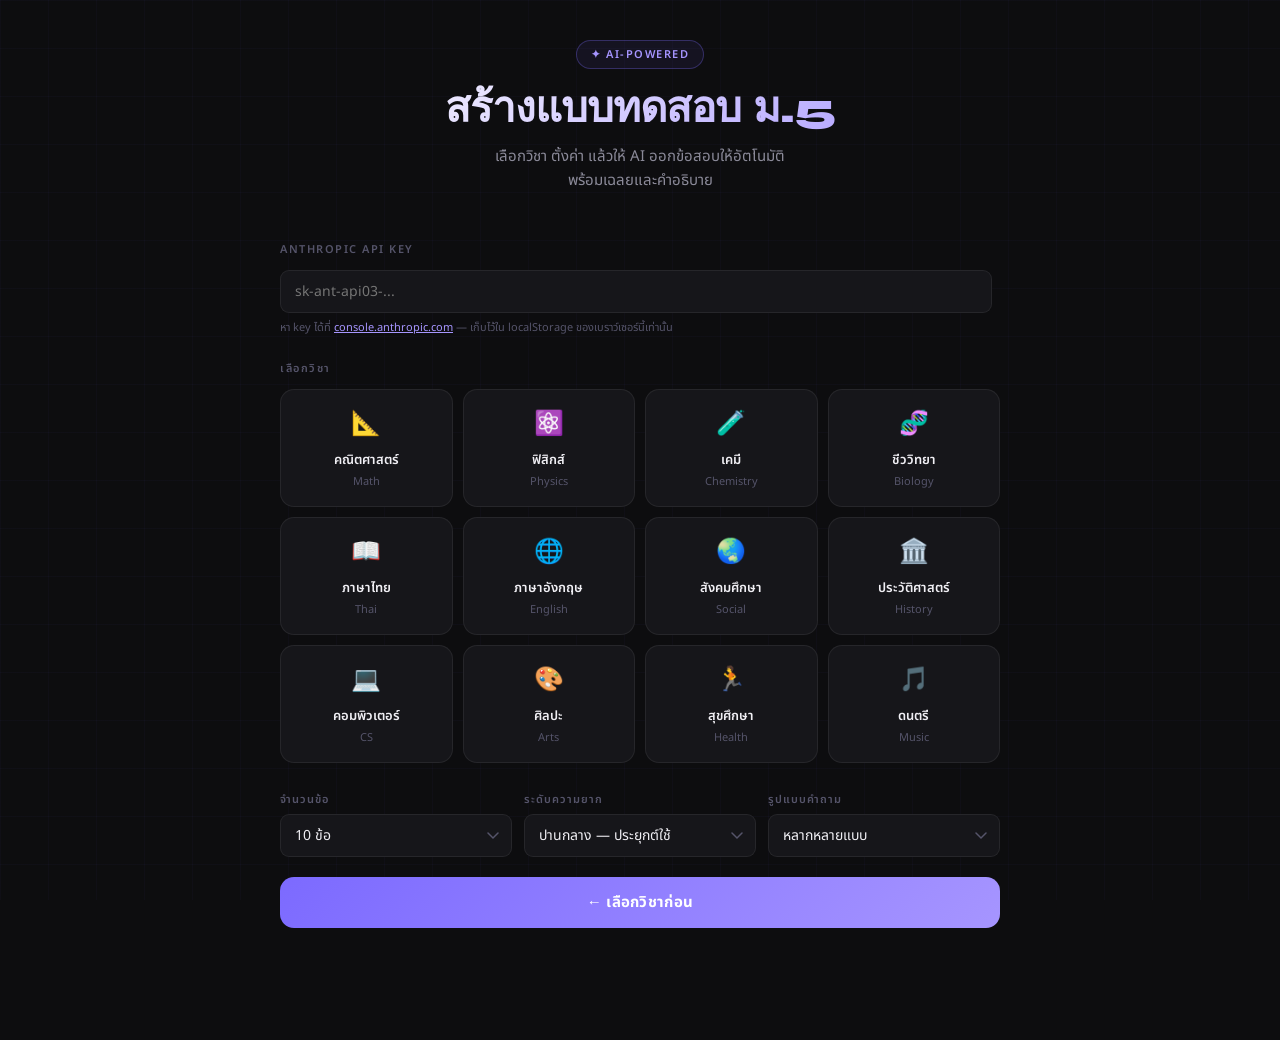
==== Exam-Maker.html @ 548b4690 "Add files via upload" ====
<!DOCTYPE html>
<html lang="th">
<head>
  <meta charset="UTF-8">
  <meta name="viewport" content="width=device-width, initial-scale=1.0">
  <title>AI สร้างแบบทดสอบ ม.5</title>
  <link rel="preconnect" href="https://fonts.googleapis.com">
  <link href="https://fonts.googleapis.com/css2?family=Noto+Sans+Thai:wght@300;400;500;600;700&family=Syne:wght@700;800&display=swap" rel="stylesheet">

  <style>
    :root {
      --bg: #0d0d0f;
      --surface: #16161a;
      --surface2: #1e1e24;
      --border: rgba(255,255,255,0.07);
      --border2: rgba(255,255,255,0.13);
      --text: #f0eff4;
      --text2: #8b8a99;
      --text3: #55546a;
      --accent: #7c6aff;
      --accent2: #a695ff;
      --accent-glow: rgba(124,106,255,0.18);
      --green: #22c55e;
      --green-bg: rgba(34,197,94,0.1);
      --red: #ef4444;
      --red-bg: rgba(239,68,68,0.1);
      --radius: 14px;
      --radius-sm: 9px;
    }

    * { box-sizing: border-box; margin: 0; padding: 0; }

    body {
      font-family: 'Noto Sans Thai', sans-serif;
      background: var(--bg);
      color: var(--text);
      min-height: 100vh;
      overflow-x: hidden;
    }

    body::before {
      content: '';
      position: fixed;
      inset: 0;
      background-image:
        linear-gradient(rgba(124,106,255,0.03) 1px, transparent 1px),
        linear-gradient(90deg, rgba(124,106,255,0.03) 1px, transparent 1px);
      background-size: 48px 48px;
      pointer-events: none;
      z-index: 0;
    }

    .page {
      position: relative;
      z-index: 1;
      max-width: 760px;
      margin: 0 auto;
      padding: 2.5rem 1.25rem 5rem;
    }

    /* ── Header ── */
    .header {
      text-align: center;
      margin-bottom: 3rem;
      animation: fadeUp 0.5s ease both;
    }

    .badge {
      display: inline-block;
      font-size: 11px;
      font-weight: 600;
      letter-spacing: 1.5px;
      text-transform: uppercase;
      color: var(--accent2);
      border: 1px solid rgba(124,106,255,0.3);
      background: rgba(124,106,255,0.08);
      padding: 5px 14px;
      border-radius: 100px;
      margin-bottom: 1rem;
    }

    .header h1 {
      font-family: 'Syne', sans-serif;
      font-size: clamp(28px, 5vw, 42px);
      font-weight: 800;
      letter-spacing: -1px;
      line-height: 1.15;
      background: linear-gradient(135deg, #fff 0%, var(--accent2) 100%);
      -webkit-background-clip: text;
      -webkit-text-fill-color: transparent;
      background-clip: text;
    }

    .header p {
      margin-top: 0.75rem;
      font-size: 15px;
      color: var(--text2);
      line-height: 1.6;
    }

    /* ── Section Label ── */
    .section-label {
      font-size: 11px;
      font-weight: 600;
      letter-spacing: 1.5px;
      text-transform: uppercase;
      color: var(--text3);
      margin-bottom: 0.75rem;
    }

    /* ── Subject Grid ── */
    .subject-grid {
      display: grid;
      grid-template-columns: repeat(4, 1fr);
      gap: 10px;
      margin-bottom: 1.75rem;
      animation: fadeUp 0.5s 0.1s ease both;
    }

    .subj-btn {
      background: var(--surface);
      border: 1px solid var(--border);
      border-radius: var(--radius);
      padding: 16px 10px;
      cursor: pointer;
      transition: all 0.2s;
      text-align: center;
      font-family: 'Noto Sans Thai', sans-serif;
      position: relative;
      overflow: hidden;
    }

    .subj-btn::after {
      content: '';
      position: absolute;
      inset: 0;
      background: var(--accent-glow);
      opacity: 0;
      transition: opacity 0.2s;
    }

    .subj-btn:hover { border-color: var(--border2); transform: translateY(-2px); }
    .subj-btn:hover::after { opacity: 1; }

    .subj-btn.active {
      border-color: var(--accent);
      background: rgba(124,106,255,0.12);
      box-shadow: 0 0 0 1px var(--accent), 0 0 20px rgba(124,106,255,0.15);
    }

    .subj-icon { font-size: 24px; display: block; margin-bottom: 8px; }
    .subj-name { font-size: 13px; font-weight: 600; color: var(--text); display: block; }
    .subj-en { font-size: 11px; color: var(--text3); margin-top: 3px; display: block; }

    /* ── Config ── */
    .config-row {
      display: flex;
      gap: 12px;
      margin-bottom: 1.25rem;
      flex-wrap: wrap;
      animation: fadeUp 0.5s 0.15s ease both;
    }

    .config-group {
      display: flex;
      flex-direction: column;
      gap: 6px;
      flex: 1;
      min-width: 140px;
    }

    .config-group label {
      font-size: 11px;
      font-weight: 600;
      letter-spacing: 1px;
      text-transform: uppercase;
      color: var(--text3);
    }

    select {
      font-family: 'Noto Sans Thai', sans-serif;
      font-size: 14px;
      padding: 10px 14px;
      border: 1px solid var(--border);
      border-radius: var(--radius-sm);
      background: var(--surface);
      color: var(--text);
      cursor: pointer;
      outline: none;
      transition: border-color 0.2s;
      appearance: none;
      background-image: url("data:image/svg+xml,%3Csvg xmlns='http://www.w3.org/2000/svg' width='12' height='8' viewBox='0 0 12 8'%3E%3Cpath d='M1 1l5 5 5-5' stroke='%2355546a' stroke-width='1.5' fill='none' stroke-linecap='round'/%3E%3C/svg%3E");
      background-repeat: no-repeat;
      background-position: right 12px center;
      padding-right: 36px;
    }

    select:focus { border-color: var(--accent); }

    /* ── Generate Button ── */
    .gen-btn {
      font-family: 'Noto Sans Thai', sans-serif;
      font-size: 15px;
      font-weight: 700;
      padding: 14px 24px;
      border: none;
      border-radius: var(--radius);
      background: linear-gradient(135deg, #7c6aff, #a695ff);
      color: #fff;
      cursor: pointer;
      transition: all 0.2s;
      width: 100%;
      letter-spacing: 0.3px;
      position: relative;
      overflow: hidden;
      animation: fadeUp 0.5s 0.2s ease both;
    }

    .gen-btn::before {
      content: '';
      position: absolute;
      inset: 0;
      background: linear-gradient(135deg, #9e90ff, #c0b2ff);
      opacity: 0;
      transition: opacity 0.2s;
    }

    .gen-btn:hover:not(:disabled)::before { opacity: 1; }
    .gen-btn:hover:not(:disabled) { transform: translateY(-1px); box-shadow: 0 8px 24px rgba(124,106,255,0.35); }
    .gen-btn:active:not(:disabled) { transform: translateY(0); }
    .gen-btn:disabled { opacity: 0.4; cursor: not-allowed; }
    .gen-btn span { position: relative; z-index: 1; }

    /* ── Quiz Area ── */
    .quiz-area { margin-top: 2rem; }

    /* ── Score Bar ── */
    .score-bar {
      background: var(--surface);
      border: 1px solid var(--border);
      border-radius: var(--radius);
      padding: 1rem 1.25rem;
      margin-bottom: 1.25rem;
      display: flex;
      align-items: center;
      justify-content: space-between;
      flex-wrap: wrap;
      gap: 12px;
      animation: fadeUp 0.35s ease both;
    }

    .score-subject { font-size: 12px; color: var(--text3); font-weight: 500; letter-spacing: 0.5px; margin-bottom: 4px; }
    .score-nums { font-size: 22px; font-weight: 700; color: var(--text); }
    .score-nums span { color: var(--accent2); }

    .progress-wrap {
      flex: 1;
      min-width: 140px;
      height: 4px;
      background: var(--border);
      border-radius: 100px;
      overflow: hidden;
    }

    .progress-bar {
      height: 100%;
      background: linear-gradient(90deg, #7c6aff, #a695ff);
      border-radius: 100px;
      transition: width 0.4s ease;
      width: 0%;
    }

    .retry-btn {
      font-family: 'Noto Sans Thai', sans-serif;
      font-size: 13px;
      font-weight: 600;
      padding: 8px 16px;
      border: 1px solid var(--border2);
      border-radius: var(--radius-sm);
      background: transparent;
      color: var(--text2);
      cursor: pointer;
      transition: all 0.2s;
    }

    .retry-btn:hover { border-color: var(--accent); color: var(--accent2); }

    /* ── Loading ── */
    .loading-msg {
      text-align: center;
      padding: 3rem 2rem;
      color: var(--text2);
      font-size: 15px;
    }

    .loader { display: inline-flex; align-items: center; gap: 10px; }
    .dots { display: flex; gap: 5px; }

    .dots span {
      width: 7px;
      height: 7px;
      background: var(--accent);
      border-radius: 50%;
      animation: bounce 1.2s ease infinite;
    }

    .dots span:nth-child(2) { animation-delay: 0.2s; }
    .dots span:nth-child(3) { animation-delay: 0.4s; }

    /* ── Question Card ── */
    .q-card {
      background: var(--surface);
      border: 1px solid var(--border);
      border-radius: var(--radius);
      padding: 1.25rem 1.5rem;
      margin-bottom: 1rem;
      animation: fadeUp 0.35s ease both;
    }

    .q-header { display: flex; align-items: center; gap: 10px; margin-bottom: 12px; }

    .q-num-badge {
      font-size: 11px;
      font-weight: 700;
      letter-spacing: 0.5px;
      color: var(--accent2);
      background: rgba(124,106,255,0.12);
      border: 1px solid rgba(124,106,255,0.2);
      padding: 3px 10px;
      border-radius: 100px;
      white-space: nowrap;
    }

    .q-text {
      font-size: 16px;
      font-weight: 500;
      color: var(--text);
      line-height: 1.65;
      margin-bottom: 1rem;
    }

    .choices { display: flex; flex-direction: column; gap: 8px; }

    .choice {
      padding: 11px 15px;
      border: 1px solid var(--border);
      border-radius: var(--radius-sm);
      font-size: 14px;
      color: var(--text2);
      cursor: pointer;
      transition: all 0.18s;
      background: var(--surface2);
      text-align: left;
      font-family: 'Noto Sans Thai', sans-serif;
      line-height: 1.55;
    }

    .choice:hover:not(:disabled) { border-color: var(--border2); color: var(--text); background: rgba(255,255,255,0.04); }
    .choice.correct { background: var(--green-bg); border-color: rgba(34,197,94,0.4); color: var(--green); }
    .choice.wrong { background: var(--red-bg); border-color: rgba(239,68,68,0.4); color: var(--red); }
    .choice.show-correct { background: var(--green-bg); border-color: rgba(34,197,94,0.3); color: var(--green); opacity: 0.7; }
    .choice:disabled { cursor: default; }

    .explain {
      margin-top: 12px;
      padding: 11px 14px;
      background: rgba(124,106,255,0.07);
      border: 1px solid rgba(124,106,255,0.15);
      border-radius: var(--radius-sm);
      font-size: 13px;
      color: var(--text2);
      line-height: 1.65;
      display: none;
    }

    .explain-icon { color: var(--accent2); font-weight: 600; }

    /* ── Result Banner ── */
    .result-banner {
      background: var(--surface);
      border: 1px solid var(--border);
      border-radius: var(--radius);
      padding: 2rem;
      text-align: center;
      margin-bottom: 1rem;
      animation: fadeUp 0.4s ease both;
    }

    .result-emoji { font-size: 48px; display: block; margin-bottom: 1rem; }
    .result-title { font-family: 'Syne', sans-serif; font-size: 22px; font-weight: 800; color: var(--text); margin-bottom: 6px; }
    .result-sub { font-size: 14px; color: var(--text2); }

    /* ── Error ── */
    .error-msg { text-align: center; padding: 2rem; color: var(--red); font-size: 14px; }

    /* ── Animations ── */
    @keyframes fadeUp {
      from { opacity: 0; transform: translateY(14px); }
      to   { opacity: 1; transform: translateY(0); }
    }

    @keyframes bounce {
      0%, 80%, 100% { transform: scale(0.6); opacity: 0.4; }
      40%           { transform: scale(1);   opacity: 1; }
    }

    /* ── Responsive ── */
    @media (max-width: 600px) { .subject-grid { grid-template-columns: repeat(3, 1fr); } }
    @media (max-width: 400px) { .subject-grid { grid-template-columns: repeat(2, 1fr); } }
    @media (max-width: 520px) {
      .config-row { flex-direction: column; }
      .score-bar  { flex-direction: column; align-items: flex-start; }
    }
  </style>
</head>
<body>
<div class="page">

  <div class="header">
    <div class="badge">✦ AI-Powered</div>
    <h1>สร้างแบบทดสอบ ม.5</h1>
    <p>เลือกวิชา ตั้งค่า แล้วให้ AI ออกข้อสอบให้อัตโนมัติ<br>พร้อมเฉลยและคำอธิบาย</p>
  </div>

  <!-- API Key Input -->
  <div id="apiKeySection" style="margin-bottom:1.5rem;animation:fadeUp 0.5s ease both">
    <div class="section-label">Anthropic API Key</div>
    <div style="display:flex;gap:8px;align-items:center">
      <input type="password" id="apiKeyInput" placeholder="sk-ant-api03-..." style="
        flex:1; font-family:'Noto Sans Thai',sans-serif; font-size:14px;
        padding:10px 14px; border:1px solid var(--border); border-radius:var(--radius-sm);
        background:var(--surface); color:var(--text); outline:none;
        transition:border-color 0.2s;
      " oninput="saveKey(this.value)" onfocus="this.style.borderColor='var(--accent)'" onblur="this.style.borderColor='var(--border)'">
      <span id="keyStatus" style="font-size:12px;color:var(--text3);white-space:nowrap"></span>
    </div>
    <p style="font-size:11px;color:var(--text3);margin-top:6px">
      หา key ได้ที่ <a href="https://console.anthropic.com" target="_blank" style="color:var(--accent2)">console.anthropic.com</a> — เก็บไว้ใน localStorage ของเบราว์เซอร์นี้เท่านั้น
    </p>
  </div>

  <div class="section-label">เลือกวิชา</div>
  <div class="subject-grid">
    <button class="subj-btn" data-subj="คณิตศาสตร์" data-eng="Mathematics grade 11 Thai high school (trigonometry, vectors, statistics, calculus basics)" onclick="selectSubj(this)">
      <span class="subj-icon">📐</span><span class="subj-name">คณิตศาสตร์</span><span class="subj-en">Math</span>
    </button>
    <button class="subj-btn" data-subj="ฟิสิกส์" data-eng="Physics grade 11 Thai high school (waves, optics, electromagnetism)" onclick="selectSubj(this)">
      <span class="subj-icon">⚛️</span><span class="subj-name">ฟิสิกส์</span><span class="subj-en">Physics</span>
    </button>
    <button class="subj-btn" data-subj="เคมี" data-eng="Chemistry grade 11 Thai high school (organic chemistry, equilibrium, electrochemistry)" onclick="selectSubj(this)">
      <span class="subj-icon">🧪</span><span class="subj-name">เคมี</span><span class="subj-en">Chemistry</span>
    </button>
    <button class="subj-btn" data-subj="ชีววิทยา" data-eng="Biology grade 11 Thai high school (genetics, evolution, ecology, human body)" onclick="selectSubj(this)">
      <span class="subj-icon">🧬</span><span class="subj-name">ชีววิทยา</span><span class="subj-en">Biology</span>
    </button>
    <button class="subj-btn" data-subj="ภาษาไทย" data-eng="Thai language grade 11 (literature, grammar, writing, classic texts)" onclick="selectSubj(this)">
      <span class="subj-icon">📖</span><span class="subj-name">ภาษาไทย</span><span class="subj-en">Thai</span>
    </button>
    <button class="subj-btn" data-subj="ภาษาอังกฤษ" data-eng="English language grade 11 Thai curriculum (reading comprehension, grammar, vocabulary)" onclick="selectSubj(this)">
      <span class="subj-icon">🌐</span><span class="subj-name">ภาษาอังกฤษ</span><span class="subj-en">English</span>
    </button>
    <button class="subj-btn" data-subj="สังคมศึกษา" data-eng="Social studies grade 11 Thai curriculum (civics, economics, world religions, geography)" onclick="selectSubj(this)">
      <span class="subj-icon">🌏</span><span class="subj-name">สังคมศึกษา</span><span class="subj-en">Social</span>
    </button>
    <button class="subj-btn" data-subj="ประวัติศาสตร์" data-eng="Thai and world history grade 11 (modern history, Thai kingdoms, WWII, Cold War)" onclick="selectSubj(this)">
      <span class="subj-icon">🏛️</span><span class="subj-name">ประวัติศาสตร์</span><span class="subj-en">History</span>
    </button>
    <button class="subj-btn" data-subj="คอมพิวเตอร์" data-eng="Computer science grade 11 (algorithms, programming, databases, networks)" onclick="selectSubj(this)">
      <span class="subj-icon">💻</span><span class="subj-name">คอมพิวเตอร์</span><span class="subj-en">CS</span>
    </button>
    <button class="subj-btn" data-subj="ศิลปะ" data-eng="Arts grade 11 Thai curriculum (art history, Thai art, visual arts theory)" onclick="selectSubj(this)">
      <span class="subj-icon">🎨</span><span class="subj-name">ศิลปะ</span><span class="subj-en">Arts</span>
    </button>
    <button class="subj-btn" data-subj="สุขศึกษา" data-eng="Health education grade 11 Thai curriculum (nutrition, exercise science, mental health)" onclick="selectSubj(this)">
      <span class="subj-icon">🏃</span><span class="subj-name">สุขศึกษา</span><span class="subj-en">Health</span>
    </button>
    <button class="subj-btn" data-subj="ดนตรี" data-eng="Music grade 11 Thai curriculum (music theory, Thai music, world music)" onclick="selectSubj(this)">
      <span class="subj-icon">🎵</span><span class="subj-name">ดนตรี</span><span class="subj-en">Music</span>
    </button>
  </div>

  <div class="config-row">
    <div class="config-group">
      <label>จำนวนข้อ</label>
      <select id="qCount">
        <option value="5">5 ข้อ</option>
        <option value="10" selected>10 ข้อ</option>
        <option value="15">15 ข้อ</option>
        <option value="20">20 ข้อ</option>
      </select>
    </div>
    <div class="config-group">
      <label>ระดับความยาก</label>
      <select id="difficulty">
        <option value="easy">ง่าย — ความรู้ทั่วไป</option>
        <option value="medium" selected>ปานกลาง — ประยุกต์ใช้</option>
        <option value="hard">ยาก — วิเคราะห์เชิงลึก</option>
      </select>
    </div>
    <div class="config-group">
      <label>รูปแบบคำถาม</label>
      <select id="qStyle">
        <option value="mixed">หลากหลายแบบ</option>
        <option value="theory">ทฤษฎี/ความรู้</option>
        <option value="application">โจทย์คำนวณ</option>
        <option value="scenario">สถานการณ์</option>
      </select>
    </div>
  </div>

  <button class="gen-btn" id="genBtn" onclick="generateQuiz()" disabled>
    <span id="genBtnText">← เลือกวิชาก่อน</span>
  </button>

  <div class="quiz-area" id="quizArea"></div>

</div>

<script>
  // ── API Key ──
  function saveKey(val) {
    localStorage.setItem('anthropic_key', val.trim());
    document.getElementById('keyStatus').textContent = val.trim() ? '✓ บันทึกแล้ว' : '';
  }

  // Load saved key on startup
  window.addEventListener('DOMContentLoaded', () => {
    const saved = localStorage.getItem('anthropic_key') || '';
    if (saved) {
      document.getElementById('apiKeyInput').value = saved;
      document.getElementById('keyStatus').textContent = '✓ บันทึกแล้ว';
    }
  });

  // ── State ──
  let selectedBtn = null;
  let questions   = [];
  let answered    = 0;
  let correct     = 0;

  // ── Subject selection ──
  function selectSubj(btn) {
    if (selectedBtn) selectedBtn.classList.remove('active');
    selectedBtn = btn;
    btn.classList.add('active');
    const genBtn = document.getElementById('genBtn');
    genBtn.disabled = false;
    document.getElementById('genBtnText').textContent = '✦ สร้างข้อสอบ' + btn.dataset.subj;
  }

  // ── Generate Quiz ──
  async function generateQuiz() {
    if (!selectedBtn) return;

    const subj    = selectedBtn.dataset.subj;
    const subjEng = selectedBtn.dataset.eng;
    const count   = document.getElementById('qCount').value;
    const diff    = document.getElementById('difficulty').value;
    const style   = document.getElementById('qStyle').value;

    const diffMap = {
      easy:   'easy level, basic recall and knowledge',
      medium: 'medium level, application and understanding',
      hard:   'hard level, analysis, synthesis and critical thinking'
    };

    const styleMap = {
      mixed:       'variety of question styles',
      theory:      'theory and conceptual knowledge questions',
      application: 'calculation and problem-solving questions',
      scenario:    'scenario-based situational questions'
    };

    questions = []; answered = 0; correct = 0;

    const genBtn = document.getElementById('genBtn');
    genBtn.disabled = true;
    document.getElementById('genBtnText').textContent = 'กำลังสร้าง...';
    document.getElementById('quizArea').innerHTML = `
      <div class="loading-msg">
        <div class="loader">
          <div class="dots"><span></span><span></span><span></span></div>
          <span>AI กำลังออกข้อสอบ${subj}...</span>
        </div>
      </div>`;

    const prompt = `You are an expert Thai high school quiz creator for grade 11 (มัธยมศึกษาปีที่ 5) students.

Create exactly ${count} multiple choice questions about: ${subjEng}
Difficulty: ${diffMap[diff]}
Style: ${styleMap[style]}

IMPORTANT RULES:
- ALL questions and choices must be in Thai language
- Each question must have exactly 4 choices labeled ก. ข. ค. ง.
- Questions must be accurate and appropriate for Thai ม.5 curriculum
- Make all 4 choices plausible (avoid obviously wrong answers)
- Explanations should be educational and concise (1-2 sentences)

Return ONLY a valid JSON array with NO markdown, NO backticks, NO extra text:
[
  {
    "q": "คำถามภาษาไทย?",
    "choices": ["ก. ตัวเลือกที่หนึ่ง", "ข. ตัวเลือกที่สอง", "ค. ตัวเลือกที่สาม", "ง. ตัวเลือกที่สี่"],
    "answer": 0,
    "explain": "คำอธิบายสั้นๆ ว่าทำไมข้อนี้ถูก"
  }
]
"answer" is the 0-indexed position of the correct choice.`;

    const apiKey = localStorage.getItem('anthropic_key') || '';
    if (!apiKey) {
      document.getElementById('quizArea').innerHTML = `
        <div class="error-msg">⚠️ กรุณาใส่ Anthropic API Key ก่อนนะ</div>`;
      genBtn.disabled = false;
      document.getElementById('genBtnText').textContent = '✦ สร้างข้อสอบ' + subj;
      return;
    }

    try {
      const resp = await fetch('https://api.anthropic.com/v1/messages', {
        method: 'POST',
        headers: {
          'Content-Type': 'application/json',
          'x-api-key': apiKey,
          'anthropic-version': '2023-06-01',
          'anthropic-dangerous-direct-browser-access': 'true'
        },
        body: JSON.stringify({
          model: 'claude-sonnet-4-20250514',
          max_tokens: 4000,
          messages: [{ role: 'user', content: prompt }]
        })
      });

      if (!resp.ok) throw new Error(`HTTP ${resp.status}`);

      const data = await resp.json();
      let raw = data.content.map(b => b.text || '').join('');
      raw = raw.replace(/```json|```/g, '').trim();
      const start = raw.indexOf('['), end = raw.lastIndexOf(']');
      if (start === -1 || end === -1) throw new Error('Invalid JSON response');
      questions = JSON.parse(raw.substring(start, end + 1));
      renderQuiz(subj);

    } catch (e) {
      document.getElementById('quizArea').innerHTML = `
        <div class="error-msg">
          ⚠️ เกิดข้อผิดพลาด กรุณาลองใหม่อีกครั้ง<br>
          <small style="color:var(--text3);margin-top:6px;display:block">${e.message}</small>
        </div>`;
    }

    genBtn.disabled = false;
    document.getElementById('genBtnText').textContent = '↺ ออกข้อสอบใหม่ ' + subj;
  }

  // ── Render Questions ──
  function renderQuiz(subj) {
    const total = questions.length;
    const area  = document.getElementById('quizArea');

    let html = `
      <div class="score-bar">
        <div class="score-info">
          <div class="score-subject">วิชา${subj}</div>
          <div class="score-nums"><span id="scoreCorrect">0</span> / ${total} ข้อ</div>
        </div>
        <div class="progress-wrap">
          <div class="progress-bar" id="progressBar"></div>
        </div>
        <button class="retry-btn" onclick="generateQuiz()">↺ ออกใหม่</button>
      </div>`;

    questions.forEach((q, i) => {
      html += `
        <div class="q-card" style="animation-delay:${i * 0.05}s">
          <div class="q-header"><span class="q-num-badge">ข้อ ${i + 1}</span></div>
          <div class="q-text">${q.q}</div>
          <div class="choices" id="choices${i}">
            ${q.choices.map((c, ci) => `<button class="choice" onclick="answer(${i},${ci})">${c}</button>`).join('')}
          </div>
          <div class="explain" id="exp${i}"><span class="explain-icon">💡 </span>${q.explain}</div>
        </div>`;
    });

    area.innerHTML = html;
  }

  // ── Handle Answer ──
  function answer(qi, ci) {
    const q    = questions[qi];
    const btns = document.querySelectorAll(`#choices${qi} .choice`);
    btns.forEach(b => b.disabled = true);

    if (ci === q.answer) {
      btns[ci].classList.add('correct');
      correct++;
    } else {
      btns[ci].classList.add('wrong');
      btns[q.answer].classList.add('show-correct');
    }

    document.getElementById(`exp${qi}`).style.display = 'block';
    answered++;
    document.getElementById('scoreCorrect').textContent = correct;
    document.getElementById('progressBar').style.width = (answered / questions.length * 100) + '%';

    if (answered === questions.length) setTimeout(showResult, 400);
  }

  // ── Show Final Result ──
  function showResult() {
    const pct = Math.round(correct / questions.length * 100);
    const map = [
      [80, '🏆', 'ยอดเยี่ยมมาก!'],
      [60, '👍', 'ทำได้ดี ลองพัฒนาอีกนิด'],
      [40, '📚', 'ต้องทบทวนเพิ่มเติมนะ'],
      [0,  '💪', 'สู้ๆ อย่าท้อ!']
    ];
    const [, emoji, msg] = map.find(([min]) => pct >= min);

    const banner = document.createElement('div');
    banner.className = 'result-banner';
    banner.innerHTML = `
      <span class="result-emoji">${emoji}</span>
      <div class="result-title">${correct} / ${questions.length} ข้อ (${pct}%)</div>
      <div class="result-sub">${msg}</div>`;

    const area = document.getElementById('quizArea');
    area.querySelector('.score-bar').insertAdjacentElement('afterend', banner);
    banner.scrollIntoView({ behavior: 'smooth', block: 'center' });
  }
</script>
</body>
</html>
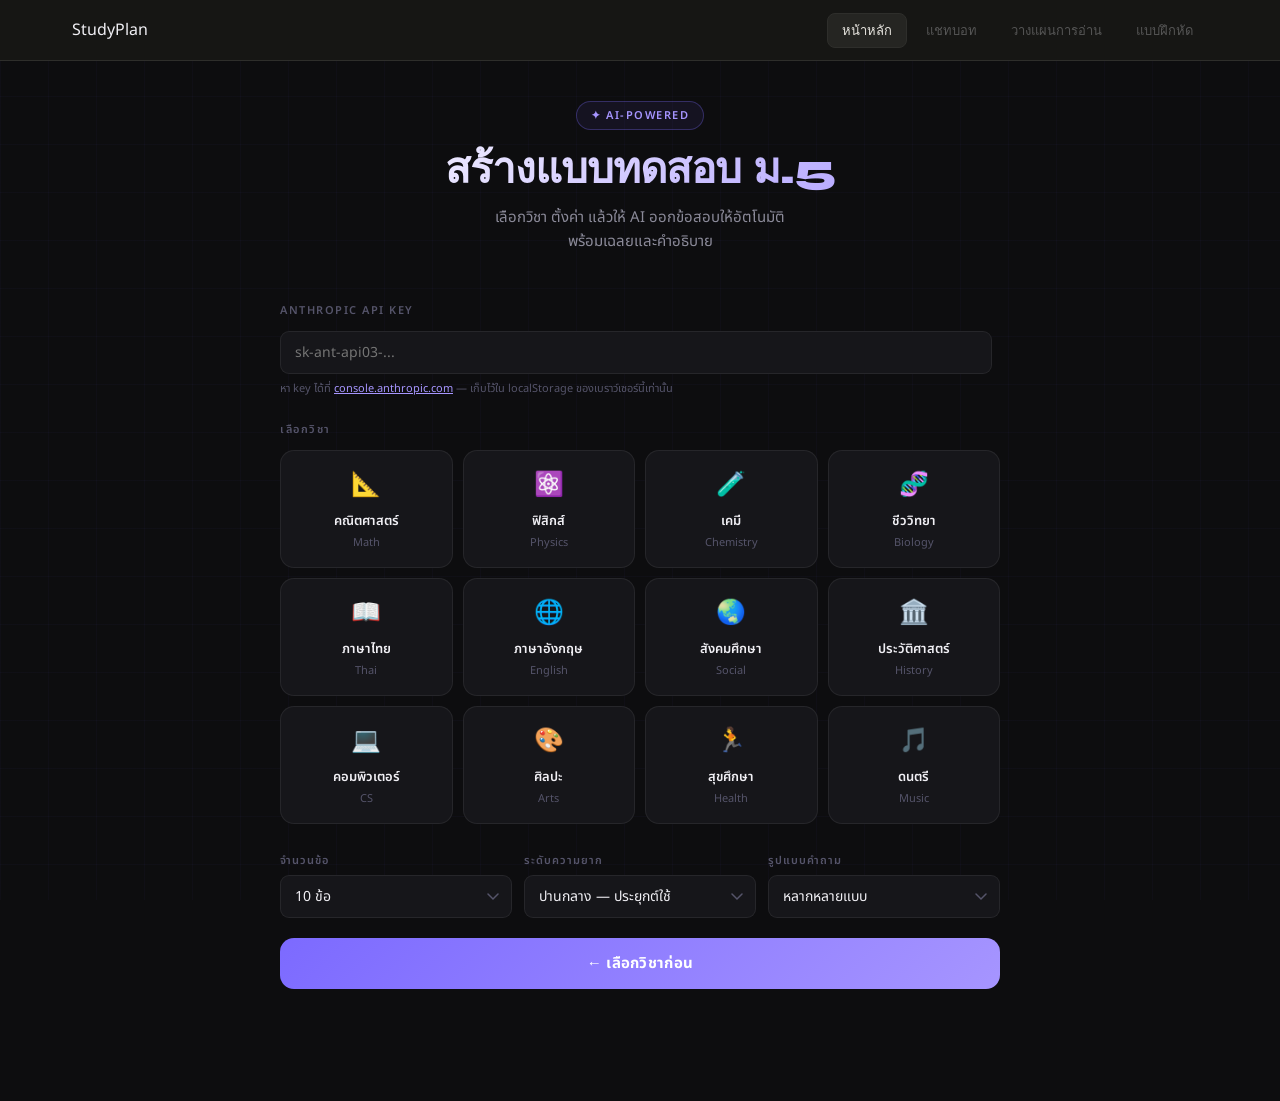
==== commit bf6870c2: "prototype add" ====
--- a/Exam-Maker.html
+++ b/Exam-Maker.html
@@ -5,415 +5,24 @@
   <meta name="viewport" content="width=device-width, initial-scale=1.0">
   <title>AI สร้างแบบทดสอบ ม.5</title>
   <link rel="preconnect" href="https://fonts.googleapis.com">
+  <link rel="stylesheet" href="Exam-Maker.css">
   <link href="https://fonts.googleapis.com/css2?family=Noto+Sans+Thai:wght@300;400;500;600;700&family=Syne:wght@700;800&display=swap" rel="stylesheet">
 
-  <style>
-    :root {
-      --bg: #0d0d0f;
-      --surface: #16161a;
-      --surface2: #1e1e24;
-      --border: rgba(255,255,255,0.07);
-      --border2: rgba(255,255,255,0.13);
-      --text: #f0eff4;
-      --text2: #8b8a99;
-      --text3: #55546a;
-      --accent: #7c6aff;
-      --accent2: #a695ff;
-      --accent-glow: rgba(124,106,255,0.18);
-      --green: #22c55e;
-      --green-bg: rgba(34,197,94,0.1);
-      --red: #ef4444;
-      --red-bg: rgba(239,68,68,0.1);
-      --radius: 14px;
-      --radius-sm: 9px;
-    }
-
-    * { box-sizing: border-box; margin: 0; padding: 0; }
-
-    body {
-      font-family: 'Noto Sans Thai', sans-serif;
-      background: var(--bg);
-      color: var(--text);
-      min-height: 100vh;
-      overflow-x: hidden;
-    }
-
-    body::before {
-      content: '';
-      position: fixed;
-      inset: 0;
-      background-image:
-        linear-gradient(rgba(124,106,255,0.03) 1px, transparent 1px),
-        linear-gradient(90deg, rgba(124,106,255,0.03) 1px, transparent 1px);
-      background-size: 48px 48px;
-      pointer-events: none;
-      z-index: 0;
-    }
-
-    .page {
-      position: relative;
-      z-index: 1;
-      max-width: 760px;
-      margin: 0 auto;
-      padding: 2.5rem 1.25rem 5rem;
-    }
-
-    /* ── Header ── */
-    .header {
-      text-align: center;
-      margin-bottom: 3rem;
-      animation: fadeUp 0.5s ease both;
-    }
-
-    .badge {
-      display: inline-block;
-      font-size: 11px;
-      font-weight: 600;
-      letter-spacing: 1.5px;
-      text-transform: uppercase;
-      color: var(--accent2);
-      border: 1px solid rgba(124,106,255,0.3);
-      background: rgba(124,106,255,0.08);
-      padding: 5px 14px;
-      border-radius: 100px;
-      margin-bottom: 1rem;
-    }
-
-    .header h1 {
-      font-family: 'Syne', sans-serif;
-      font-size: clamp(28px, 5vw, 42px);
-      font-weight: 800;
-      letter-spacing: -1px;
-      line-height: 1.15;
-      background: linear-gradient(135deg, #fff 0%, var(--accent2) 100%);
-      -webkit-background-clip: text;
-      -webkit-text-fill-color: transparent;
-      background-clip: text;
-    }
-
-    .header p {
-      margin-top: 0.75rem;
-      font-size: 15px;
-      color: var(--text2);
-      line-height: 1.6;
-    }
-
-    /* ── Section Label ── */
-    .section-label {
-      font-size: 11px;
-      font-weight: 600;
-      letter-spacing: 1.5px;
-      text-transform: uppercase;
-      color: var(--text3);
-      margin-bottom: 0.75rem;
-    }
-
-    /* ── Subject Grid ── */
-    .subject-grid {
-      display: grid;
-      grid-template-columns: repeat(4, 1fr);
-      gap: 10px;
-      margin-bottom: 1.75rem;
-      animation: fadeUp 0.5s 0.1s ease both;
-    }
-
-    .subj-btn {
-      background: var(--surface);
-      border: 1px solid var(--border);
-      border-radius: var(--radius);
-      padding: 16px 10px;
-      cursor: pointer;
-      transition: all 0.2s;
-      text-align: center;
-      font-family: 'Noto Sans Thai', sans-serif;
-      position: relative;
-      overflow: hidden;
-    }
-
-    .subj-btn::after {
-      content: '';
-      position: absolute;
-      inset: 0;
-      background: var(--accent-glow);
-      opacity: 0;
-      transition: opacity 0.2s;
-    }
-
-    .subj-btn:hover { border-color: var(--border2); transform: translateY(-2px); }
-    .subj-btn:hover::after { opacity: 1; }
-
-    .subj-btn.active {
-      border-color: var(--accent);
-      background: rgba(124,106,255,0.12);
-      box-shadow: 0 0 0 1px var(--accent), 0 0 20px rgba(124,106,255,0.15);
-    }
-
-    .subj-icon { font-size: 24px; display: block; margin-bottom: 8px; }
-    .subj-name { font-size: 13px; font-weight: 600; color: var(--text); display: block; }
-    .subj-en { font-size: 11px; color: var(--text3); margin-top: 3px; display: block; }
-
-    /* ── Config ── */
-    .config-row {
-      display: flex;
-      gap: 12px;
-      margin-bottom: 1.25rem;
-      flex-wrap: wrap;
-      animation: fadeUp 0.5s 0.15s ease both;
-    }
-
-    .config-group {
-      display: flex;
-      flex-direction: column;
-      gap: 6px;
-      flex: 1;
-      min-width: 140px;
-    }
-
-    .config-group label {
-      font-size: 11px;
-      font-weight: 600;
-      letter-spacing: 1px;
-      text-transform: uppercase;
-      color: var(--text3);
-    }
-
-    select {
-      font-family: 'Noto Sans Thai', sans-serif;
-      font-size: 14px;
-      padding: 10px 14px;
-      border: 1px solid var(--border);
-      border-radius: var(--radius-sm);
-      background: var(--surface);
-      color: var(--text);
-      cursor: pointer;
-      outline: none;
-      transition: border-color 0.2s;
-      appearance: none;
-      background-image: url("data:image/svg+xml,%3Csvg xmlns='http://www.w3.org/2000/svg' width='12' height='8' viewBox='0 0 12 8'%3E%3Cpath d='M1 1l5 5 5-5' stroke='%2355546a' stroke-width='1.5' fill='none' stroke-linecap='round'/%3E%3C/svg%3E");
-      background-repeat: no-repeat;
-      background-position: right 12px center;
-      padding-right: 36px;
-    }
-
-    select:focus { border-color: var(--accent); }
-
-    /* ── Generate Button ── */
-    .gen-btn {
-      font-family: 'Noto Sans Thai', sans-serif;
-      font-size: 15px;
-      font-weight: 700;
-      padding: 14px 24px;
-      border: none;
-      border-radius: var(--radius);
-      background: linear-gradient(135deg, #7c6aff, #a695ff);
-      color: #fff;
-      cursor: pointer;
-      transition: all 0.2s;
-      width: 100%;
-      letter-spacing: 0.3px;
-      position: relative;
-      overflow: hidden;
-      animation: fadeUp 0.5s 0.2s ease both;
-    }
-
-    .gen-btn::before {
-      content: '';
-      position: absolute;
-      inset: 0;
-      background: linear-gradient(135deg, #9e90ff, #c0b2ff);
-      opacity: 0;
-      transition: opacity 0.2s;
-    }
-
-    .gen-btn:hover:not(:disabled)::before { opacity: 1; }
-    .gen-btn:hover:not(:disabled) { transform: translateY(-1px); box-shadow: 0 8px 24px rgba(124,106,255,0.35); }
-    .gen-btn:active:not(:disabled) { transform: translateY(0); }
-    .gen-btn:disabled { opacity: 0.4; cursor: not-allowed; }
-    .gen-btn span { position: relative; z-index: 1; }
-
-    /* ── Quiz Area ── */
-    .quiz-area { margin-top: 2rem; }
-
-    /* ── Score Bar ── */
-    .score-bar {
-      background: var(--surface);
-      border: 1px solid var(--border);
-      border-radius: var(--radius);
-      padding: 1rem 1.25rem;
-      margin-bottom: 1.25rem;
-      display: flex;
-      align-items: center;
-      justify-content: space-between;
-      flex-wrap: wrap;
-      gap: 12px;
-      animation: fadeUp 0.35s ease both;
-    }
-
-    .score-subject { font-size: 12px; color: var(--text3); font-weight: 500; letter-spacing: 0.5px; margin-bottom: 4px; }
-    .score-nums { font-size: 22px; font-weight: 700; color: var(--text); }
-    .score-nums span { color: var(--accent2); }
-
-    .progress-wrap {
-      flex: 1;
-      min-width: 140px;
-      height: 4px;
-      background: var(--border);
-      border-radius: 100px;
-      overflow: hidden;
-    }
-
-    .progress-bar {
-      height: 100%;
-      background: linear-gradient(90deg, #7c6aff, #a695ff);
-      border-radius: 100px;
-      transition: width 0.4s ease;
-      width: 0%;
-    }
-
-    .retry-btn {
-      font-family: 'Noto Sans Thai', sans-serif;
-      font-size: 13px;
-      font-weight: 600;
-      padding: 8px 16px;
-      border: 1px solid var(--border2);
-      border-radius: var(--radius-sm);
-      background: transparent;
-      color: var(--text2);
-      cursor: pointer;
-      transition: all 0.2s;
-    }
-
-    .retry-btn:hover { border-color: var(--accent); color: var(--accent2); }
-
-    /* ── Loading ── */
-    .loading-msg {
-      text-align: center;
-      padding: 3rem 2rem;
-      color: var(--text2);
-      font-size: 15px;
-    }
-
-    .loader { display: inline-flex; align-items: center; gap: 10px; }
-    .dots { display: flex; gap: 5px; }
-
-    .dots span {
-      width: 7px;
-      height: 7px;
-      background: var(--accent);
-      border-radius: 50%;
-      animation: bounce 1.2s ease infinite;
-    }
-
-    .dots span:nth-child(2) { animation-delay: 0.2s; }
-    .dots span:nth-child(3) { animation-delay: 0.4s; }
-
-    /* ── Question Card ── */
-    .q-card {
-      background: var(--surface);
-      border: 1px solid var(--border);
-      border-radius: var(--radius);
-      padding: 1.25rem 1.5rem;
-      margin-bottom: 1rem;
-      animation: fadeUp 0.35s ease both;
-    }
-
-    .q-header { display: flex; align-items: center; gap: 10px; margin-bottom: 12px; }
-
-    .q-num-badge {
-      font-size: 11px;
-      font-weight: 700;
-      letter-spacing: 0.5px;
-      color: var(--accent2);
-      background: rgba(124,106,255,0.12);
-      border: 1px solid rgba(124,106,255,0.2);
-      padding: 3px 10px;
-      border-radius: 100px;
-      white-space: nowrap;
-    }
-
-    .q-text {
-      font-size: 16px;
-      font-weight: 500;
-      color: var(--text);
-      line-height: 1.65;
-      margin-bottom: 1rem;
-    }
-
-    .choices { display: flex; flex-direction: column; gap: 8px; }
-
-    .choice {
-      padding: 11px 15px;
-      border: 1px solid var(--border);
-      border-radius: var(--radius-sm);
-      font-size: 14px;
-      color: var(--text2);
-      cursor: pointer;
-      transition: all 0.18s;
-      background: var(--surface2);
-      text-align: left;
-      font-family: 'Noto Sans Thai', sans-serif;
-      line-height: 1.55;
-    }
-
-    .choice:hover:not(:disabled) { border-color: var(--border2); color: var(--text); background: rgba(255,255,255,0.04); }
-    .choice.correct { background: var(--green-bg); border-color: rgba(34,197,94,0.4); color: var(--green); }
-    .choice.wrong { background: var(--red-bg); border-color: rgba(239,68,68,0.4); color: var(--red); }
-    .choice.show-correct { background: var(--green-bg); border-color: rgba(34,197,94,0.3); color: var(--green); opacity: 0.7; }
-    .choice:disabled { cursor: default; }
-
-    .explain {
-      margin-top: 12px;
-      padding: 11px 14px;
-      background: rgba(124,106,255,0.07);
-      border: 1px solid rgba(124,106,255,0.15);
-      border-radius: var(--radius-sm);
-      font-size: 13px;
-      color: var(--text2);
-      line-height: 1.65;
-      display: none;
-    }
-
-    .explain-icon { color: var(--accent2); font-weight: 600; }
-
-    /* ── Result Banner ── */
-    .result-banner {
-      background: var(--surface);
-      border: 1px solid var(--border);
-      border-radius: var(--radius);
-      padding: 2rem;
-      text-align: center;
-      margin-bottom: 1rem;
-      animation: fadeUp 0.4s ease both;
-    }
-
-    .result-emoji { font-size: 48px; display: block; margin-bottom: 1rem; }
-    .result-title { font-family: 'Syne', sans-serif; font-size: 22px; font-weight: 800; color: var(--text); margin-bottom: 6px; }
-    .result-sub { font-size: 14px; color: var(--text2); }
-
-    /* ── Error ── */
-    .error-msg { text-align: center; padding: 2rem; color: var(--red); font-size: 14px; }
-
-    /* ── Animations ── */
-    @keyframes fadeUp {
-      from { opacity: 0; transform: translateY(14px); }
-      to   { opacity: 1; transform: translateY(0); }
-    }
-
-    @keyframes bounce {
-      0%, 80%, 100% { transform: scale(0.6); opacity: 0.4; }
-      40%           { transform: scale(1);   opacity: 1; }
-    }
-
-    /* ── Responsive ── */
-    @media (max-width: 600px) { .subject-grid { grid-template-columns: repeat(3, 1fr); } }
-    @media (max-width: 400px) { .subject-grid { grid-template-columns: repeat(2, 1fr); } }
-    @media (max-width: 520px) {
-      .config-row { flex-direction: column; }
-      .score-bar  { flex-direction: column; align-items: flex-start; }
-    }
-  </style>
 </head>
 <body>
+
+  <nav class="navbar">
+  <div class="nav-inner">
+    <span class="nav-brand">StudyPlan</span>
+    <div class="nav-links">
+      <a href="index.html" class="nav-link nav-active">หน้าหลัก</a>
+      <a href="AI-Learnbot.html" class="nav-link">แชทบอท</a>
+      <a href="Read-Planner.html" class="nav-link">วางแผนการอ่าน</a>
+      <a href="Exam-Maker.html" class="nav-link">แบบฝึกหัด</a>
+    </div>
+  </div>
+  </nav>
+
 <div class="page">
 
   <div class="header">
--- a/Exam-Maker.css
+++ b/Exam-Maker.css
@@ -0,0 +1,462 @@
+:root {
+      --bg: #0d0d0f;
+      --surface: #16161a;
+      --surface2: #1e1e24;
+      --border: rgba(255,255,255,0.07);
+      --border2: rgba(255,255,255,0.13);
+      --text: #f0eff4;
+      --text2: #8b8a99;
+      --text3: #55546a;
+      --accent: #7c6aff;
+      --accent2: #a695ff;
+      --accent-glow: rgba(124,106,255,0.18);
+      --green: #22c55e;
+      --green-bg: rgba(34,197,94,0.1);
+      --red: #ef4444;
+      --red-bg: rgba(239,68,68,0.1);
+      --radius: 14px;
+      --radius-sm: 9px;
+    }
+
+    * { box-sizing: border-box; margin: 0; padding: 0; }
+
+    body {
+      font-family: 'Noto Sans Thai', sans-serif;
+      background: var(--bg);
+      color: var(--text);
+      min-height: 100vh;
+      overflow-x: hidden;
+    }
+
+    body::before {
+      content: '';
+      position: fixed;
+      inset: 0;
+      background-image:
+        linear-gradient(rgba(124,106,255,0.03) 1px, transparent 1px),
+        linear-gradient(90deg, rgba(124,106,255,0.03) 1px, transparent 1px);
+      background-size: 48px 48px;
+      pointer-events: none;
+      z-index: 0;
+    }
+
+    .page {
+      position: relative;
+      z-index: 1;
+      max-width: 760px;
+      margin: 0 auto;
+      padding: 2.5rem 1.25rem 5rem;
+    }
+
+    /* ── Header ── */
+    .header {
+      text-align: center;
+      margin-bottom: 3rem;
+      animation: fadeUp 0.5s ease both;
+    }
+
+    .badge {
+      display: inline-block;
+      font-size: 11px;
+      font-weight: 600;
+      letter-spacing: 1.5px;
+      text-transform: uppercase;
+      color: var(--accent2);
+      border: 1px solid rgba(124,106,255,0.3);
+      background: rgba(124,106,255,0.08);
+      padding: 5px 14px;
+      border-radius: 100px;
+      margin-bottom: 1rem;
+    }
+
+    .header h1 {
+      font-family: 'Syne', sans-serif;
+      font-size: clamp(28px, 5vw, 42px);
+      font-weight: 800;
+      letter-spacing: -1px;
+      line-height: 1.15;
+      background: linear-gradient(135deg, #fff 0%, var(--accent2) 100%);
+      -webkit-background-clip: text;
+      -webkit-text-fill-color: transparent;
+      background-clip: text;
+    }
+
+    .header p {
+      margin-top: 0.75rem;
+      font-size: 15px;
+      color: var(--text2);
+      line-height: 1.6;
+    }
+
+    /* ── Section Label ── */
+    .section-label {
+      font-size: 11px;
+      font-weight: 600;
+      letter-spacing: 1.5px;
+      text-transform: uppercase;
+      color: var(--text3);
+      margin-bottom: 0.75rem;
+    }
+
+    /* ── Subject Grid ── */
+    .subject-grid {
+      display: grid;
+      grid-template-columns: repeat(4, 1fr);
+      gap: 10px;
+      margin-bottom: 1.75rem;
+      animation: fadeUp 0.5s 0.1s ease both;
+    }
+
+    .subj-btn {
+      background: var(--surface);
+      border: 1px solid var(--border);
+      border-radius: var(--radius);
+      padding: 16px 10px;
+      cursor: pointer;
+      transition: all 0.2s;
+      text-align: center;
+      font-family: 'Noto Sans Thai', sans-serif;
+      position: relative;
+      overflow: hidden;
+    }
+
+    .subj-btn::after {
+      content: '';
+      position: absolute;
+      inset: 0;
+      background: var(--accent-glow);
+      opacity: 0;
+      transition: opacity 0.2s;
+    }
+
+    .subj-btn:hover { border-color: var(--border2); transform: translateY(-2px); }
+    .subj-btn:hover::after { opacity: 1; }
+
+    .subj-btn.active {
+      border-color: var(--accent);
+      background: rgba(124,106,255,0.12);
+      box-shadow: 0 0 0 1px var(--accent), 0 0 20px rgba(124,106,255,0.15);
+    }
+
+    .subj-icon { font-size: 24px; display: block; margin-bottom: 8px; }
+    .subj-name { font-size: 13px; font-weight: 600; color: var(--text); display: block; }
+    .subj-en { font-size: 11px; color: var(--text3); margin-top: 3px; display: block; }
+
+    /* ── Config ── */
+    .config-row {
+      display: flex;
+      gap: 12px;
+      margin-bottom: 1.25rem;
+      flex-wrap: wrap;
+      animation: fadeUp 0.5s 0.15s ease both;
+    }
+
+    .config-group {
+      display: flex;
+      flex-direction: column;
+      gap: 6px;
+      flex: 1;
+      min-width: 140px;
+    }
+
+    .config-group label {
+      font-size: 11px;
+      font-weight: 600;
+      letter-spacing: 1px;
+      text-transform: uppercase;
+      color: var(--text3);
+    }
+
+    select {
+      font-family: 'Noto Sans Thai', sans-serif;
+      font-size: 14px;
+      padding: 10px 14px;
+      border: 1px solid var(--border);
+      border-radius: var(--radius-sm);
+      background: var(--surface);
+      color: var(--text);
+      cursor: pointer;
+      outline: none;
+      transition: border-color 0.2s;
+      appearance: none;
+      background-image: url("data:image/svg+xml,%3Csvg xmlns='http://www.w3.org/2000/svg' width='12' height='8' viewBox='0 0 12 8'%3E%3Cpath d='M1 1l5 5 5-5' stroke='%2355546a' stroke-width='1.5' fill='none' stroke-linecap='round'/%3E%3C/svg%3E");
+      background-repeat: no-repeat;
+      background-position: right 12px center;
+      padding-right: 36px;
+    }
+
+    select:focus { border-color: var(--accent); }
+
+    /* ── Generate Button ── */
+    .gen-btn {
+      font-family: 'Noto Sans Thai', sans-serif;
+      font-size: 15px;
+      font-weight: 700;
+      padding: 14px 24px;
+      border: none;
+      border-radius: var(--radius);
+      background: linear-gradient(135deg, #7c6aff, #a695ff);
+      color: #fff;
+      cursor: pointer;
+      transition: all 0.2s;
+      width: 100%;
+      letter-spacing: 0.3px;
+      position: relative;
+      overflow: hidden;
+      animation: fadeUp 0.5s 0.2s ease both;
+    }
+
+    .gen-btn::before {
+      content: '';
+      position: absolute;
+      inset: 0;
+      background: linear-gradient(135deg, #9e90ff, #c0b2ff);
+      opacity: 0;
+      transition: opacity 0.2s;
+    }
+
+    .gen-btn:hover:not(:disabled)::before { opacity: 1; }
+    .gen-btn:hover:not(:disabled) { transform: translateY(-1px); box-shadow: 0 8px 24px rgba(124,106,255,0.35); }
+    .gen-btn:active:not(:disabled) { transform: translateY(0); }
+    .gen-btn:disabled { opacity: 0.4; cursor: not-allowed; }
+    .gen-btn span { position: relative; z-index: 1; }
+
+    /* ── Quiz Area ── */
+    .quiz-area { margin-top: 2rem; }
+
+    /* ── Score Bar ── */
+    .score-bar {
+      background: var(--surface);
+      border: 1px solid var(--border);
+      border-radius: var(--radius);
+      padding: 1rem 1.25rem;
+      margin-bottom: 1.25rem;
+      display: flex;
+      align-items: center;
+      justify-content: space-between;
+      flex-wrap: wrap;
+      gap: 12px;
+      animation: fadeUp 0.35s ease both;
+    }
+
+    .score-subject { font-size: 12px; color: var(--text3); font-weight: 500; letter-spacing: 0.5px; margin-bottom: 4px; }
+    .score-nums { font-size: 22px; font-weight: 700; color: var(--text); }
+    .score-nums span { color: var(--accent2); }
+
+    .progress-wrap {
+      flex: 1;
+      min-width: 140px;
+      height: 4px;
+      background: var(--border);
+      border-radius: 100px;
+      overflow: hidden;
+    }
+
+    .progress-bar {
+      height: 100%;
+      background: linear-gradient(90deg, #7c6aff, #a695ff);
+      border-radius: 100px;
+      transition: width 0.4s ease;
+      width: 0%;
+    }
+
+    .retry-btn {
+      font-family: 'Noto Sans Thai', sans-serif;
+      font-size: 13px;
+      font-weight: 600;
+      padding: 8px 16px;
+      border: 1px solid var(--border2);
+      border-radius: var(--radius-sm);
+      background: transparent;
+      color: var(--text2);
+      cursor: pointer;
+      transition: all 0.2s;
+    }
+
+    .retry-btn:hover { border-color: var(--accent); color: var(--accent2); }
+
+    /* ── Loading ── */
+    .loading-msg {
+      text-align: center;
+      padding: 3rem 2rem;
+      color: var(--text2);
+      font-size: 15px;
+    }
+
+    .loader { display: inline-flex; align-items: center; gap: 10px; }
+    .dots { display: flex; gap: 5px; }
+
+    .dots span {
+      width: 7px;
+      height: 7px;
+      background: var(--accent);
+      border-radius: 50%;
+      animation: bounce 1.2s ease infinite;
+    }
+
+    .dots span:nth-child(2) { animation-delay: 0.2s; }
+    .dots span:nth-child(3) { animation-delay: 0.4s; }
+
+    /* ── Question Card ── */
+    .q-card {
+      background: var(--surface);
+      border: 1px solid var(--border);
+      border-radius: var(--radius);
+      padding: 1.25rem 1.5rem;
+      margin-bottom: 1rem;
+      animation: fadeUp 0.35s ease both;
+    }
+
+    .q-header { display: flex; align-items: center; gap: 10px; margin-bottom: 12px; }
+
+    .q-num-badge {
+      font-size: 11px;
+      font-weight: 700;
+      letter-spacing: 0.5px;
+      color: var(--accent2);
+      background: rgba(124,106,255,0.12);
+      border: 1px solid rgba(124,106,255,0.2);
+      padding: 3px 10px;
+      border-radius: 100px;
+      white-space: nowrap;
+    }
+
+    .q-text {
+      font-size: 16px;
+      font-weight: 500;
+      color: var(--text);
+      line-height: 1.65;
+      margin-bottom: 1rem;
+    }
+
+    .choices { display: flex; flex-direction: column; gap: 8px; }
+
+    .choice {
+      padding: 11px 15px;
+      border: 1px solid var(--border);
+      border-radius: var(--radius-sm);
+      font-size: 14px;
+      color: var(--text2);
+      cursor: pointer;
+      transition: all 0.18s;
+      background: var(--surface2);
+      text-align: left;
+      font-family: 'Noto Sans Thai', sans-serif;
+      line-height: 1.55;
+    }
+
+    .choice:hover:not(:disabled) { border-color: var(--border2); color: var(--text); background: rgba(255,255,255,0.04); }
+    .choice.correct { background: var(--green-bg); border-color: rgba(34,197,94,0.4); color: var(--green); }
+    .choice.wrong { background: var(--red-bg); border-color: rgba(239,68,68,0.4); color: var(--red); }
+    .choice.show-correct { background: var(--green-bg); border-color: rgba(34,197,94,0.3); color: var(--green); opacity: 0.7; }
+    .choice:disabled { cursor: default; }
+
+    .explain {
+      margin-top: 12px;
+      padding: 11px 14px;
+      background: rgba(124,106,255,0.07);
+      border: 1px solid rgba(124,106,255,0.15);
+      border-radius: var(--radius-sm);
+      font-size: 13px;
+      color: var(--text2);
+      line-height: 1.65;
+      display: none;
+    }
+
+    .explain-icon { color: var(--accent2); font-weight: 600; }
+
+    /* ── Result Banner ── */
+    .result-banner {
+      background: var(--surface);
+      border: 1px solid var(--border);
+      border-radius: var(--radius);
+      padding: 2rem;
+      text-align: center;
+      margin-bottom: 1rem;
+      animation: fadeUp 0.4s ease both;
+    }
+
+    .result-emoji { font-size: 48px; display: block; margin-bottom: 1rem; }
+    .result-title { font-family: 'Syne', sans-serif; font-size: 22px; font-weight: 800; color: var(--text); margin-bottom: 6px; }
+    .result-sub { font-size: 14px; color: var(--text2); }
+
+    /* ── Error ── */
+    .error-msg { text-align: center; padding: 2rem; color: var(--red); font-size: 14px; }
+
+    /* ── Animations ── */
+    @keyframes fadeUp {
+      from { opacity: 0; transform: translateY(14px); }
+      to   { opacity: 1; transform: translateY(0); }
+    }
+
+    @keyframes bounce {
+      0%, 80%, 100% { transform: scale(0.6); opacity: 0.4; }
+      40%           { transform: scale(1);   opacity: 1; }
+    }
+
+    /* ── Responsive ── */
+    @media (max-width: 600px) { .subject-grid { grid-template-columns: repeat(3, 1fr); } }
+    @media (max-width: 400px) { .subject-grid { grid-template-columns: repeat(2, 1fr); } }
+    @media (max-width: 520px) {
+      .config-row { flex-direction: column; }
+      .score-bar  { flex-direction: column; align-items: flex-start; }
+    }
+
+    .navbar {
+    position: sticky;
+    top: 0;
+    z-index: 100;
+    background: #161614;
+    border-bottom: 0.5px solid #2e2e2b;
+}
+ 
+.nav-inner {
+    max-width: 1200px;
+    margin: 0 auto;
+    padding: 0 2rem;
+    height: 60px;
+    display: flex;
+    align-items: center;
+    justify-content: space-between;
+}
+ 
+.nav-logo {
+    max-width: 120px;
+    display: flex;
+    align-items: center;
+}
+ 
+.nav-logo img {
+    width: 120px;
+    height: auto;
+}
+ 
+.nav-links {
+    list-style: none;
+    display: flex;
+    align-items: center;
+    gap: 4px;
+}
+ 
+.nav-link {
+    font-size: 13px;
+    font-family: 'Sarabun', sans-serif;
+    padding: 6px 14px;
+    border-radius: 8px;
+    color: #555;
+    text-decoration: none;
+    border: 0.5px solid transparent;
+    transition: color 0.15s, background 0.15s;
+}
+ 
+.nav-link:hover {
+    color: #e8e6e0;
+    background: #252522;
+}
+ 
+.nav-active {
+    color: #e8e6e0;
+    border-color: #2e2e2b;
+    background: #252522;
+    font-weight: 500;
+}
